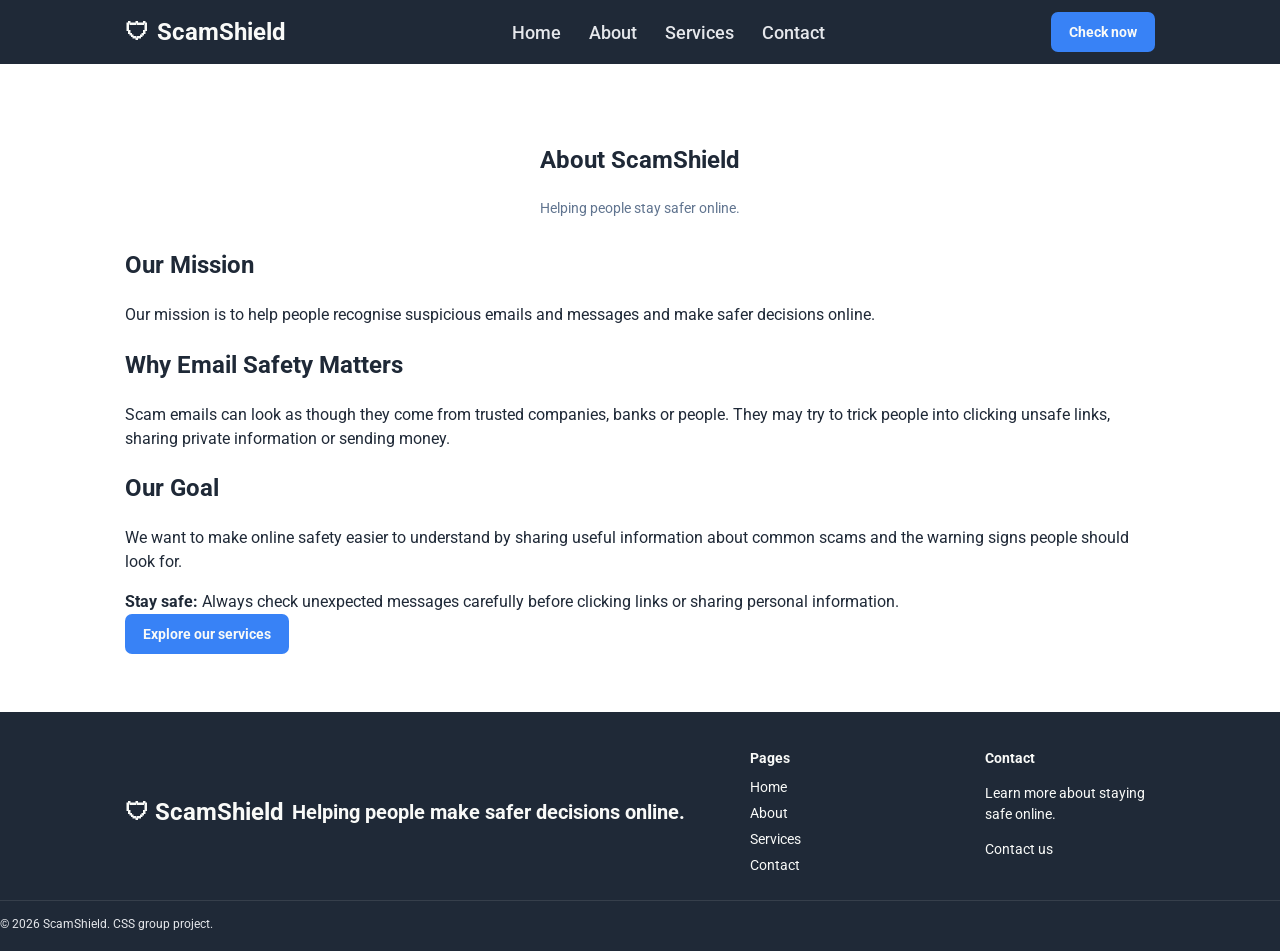
==== about.html @ 55f097bb "Add About, Services and Contact pages" ====
<!DOCTYPE html>
<html lang="en">
<head>
  <meta charset="UTF-8">
  <meta name="viewport" content="width=device-width, initial-scale=1.0">
  <meta name="description" content="Learn about ScamShield and our mission to help people stay safe online.">
  <title>About Us | ScamShield</title>

  <link rel="preconnect" href="https://fonts.googleapis.com">
  <link rel="preconnect" href="https://fonts.gstatic.com" crossorigin>
  <link href="https://fonts.googleapis.com/css2?family=Roboto:wght@400;500;700&display=swap" rel="stylesheet">
  <link rel="stylesheet" href="styles.css">
</head>

<body>

<header class="site-header">
  <nav class="nav container" aria-label="Main navigation">
    <a class="brand" href="index.html" aria-label="ScamShield home">
      <span aria-hidden="true">🛡</span>
      <span>ScamShield</span>
    </a>

    <input class="menu-toggle" type="checkbox" id="menu-toggle" aria-label="Toggle navigation menu">
    <label class="menu-button" for="menu-toggle" aria-label="Open navigation menu">
      <span></span>
      <span></span>
      <span></span>
    </label>

    <ul class="nav-links">
      <li><a href="index.html">Home</a></li>
      <li><a href="about.html" aria-current="page">About</a></li>
      <li><a href="services.html">Services</a></li>
      <li><a href="contact.html">Contact</a></li>
    </ul>

    <a class="button button-primary nav-cta" href="index.html#checker">Check now</a>
  </nav>
</header>

<main>
  <section class="section">
    <div class="container">
      <div class="section-heading">
        <h1>About ScamShield</h1>
        <p>Helping people stay safer online.</p>
      </div>

      <div class="content-narrow">
        <h2>Our Mission</h2>
        <p>
          Our mission is to help people recognise suspicious emails
          and messages and make safer decisions online.
        </p>

        <h2>Why Email Safety Matters</h2>
        <p>
          Scam emails can look as though they come from trusted
          companies, banks or people. They may try to trick people
          into clicking unsafe links, sharing private information
          or sending money.
        </p>

        <h2>Our Goal</h2>
        <p>
          We want to make online safety easier to understand by
          sharing useful information about common scams and the
          warning signs people should look for.
        </p>

        <div class="notice">
          <strong>Stay safe:</strong>
          Always check unexpected messages carefully before clicking
          links or sharing personal information.
        </div>

        <div class="center-button">
          <a class="button button-primary" href="services.html">Explore our services</a>
        </div>
      </div>
    </div>
  </section>
</main>

<footer class="site-footer">
  <div class="container footer-main">
    <div class="footer-brand">
      <a class="brand" href="index.html">🛡 ScamShield</a>
      <p>Helping people make safer decisions online.</p>
    </div>

    <div class="footer-column">
      <h2>Pages</h2>
      <ul>
        <li><a href="index.html">Home</a></li>
        <li><a href="about.html">About</a></li>
        <li><a href="services.html">Services</a></li>
        <li><a href="contact.html">Contact</a></li>
      </ul>
    </div>

    <div class="footer-column">
      <h2>Contact</h2>
      <p>Learn more about staying safe online.</p>
      <a href="contact.html">Contact us</a>
    </div>
  </div>

  <p class="copyright">© 2026 ScamShield. CSS group project.</p>
</footer>

</body>
</html>
---- styles.css ----
:root {
  --navy: #1f2937;
  --navy-deep: #1f2937;
  --teal: #3882f6;
  --teal-dark: #3882f6;
  --text: #1f2937;
  --muted: #60748f;
  --pale: #e5e7eb;
  --white: #f9faf8;
  --risk-bg: #ffebe4;
  --risk-text: #b83b17;
  --container-width: 1030px;
  --font-hero: 48px;
  --font-section-heading: 36px;
  --font-secondary: 18px;
  --font-logo: 24px;
}

* {
  box-sizing: border-box;
}

html {
  scroll-behavior: smooth;
}

body {
  margin: 0;
  font-family: "Roboto", sans-serif;
  color: var(--text);
  line-height: 1.5;
}

a {
  color: inherit;
  text-decoration: none;
}

button,
input {
  font: inherit;
}

button,
a,
input {
  -webkit-tap-highlight-color: transparent;
}

.container {
  width: min(var(--container-width), calc(100% - 48px));
  margin-inline: auto;
}

.site-header,
.site-footer {
  color: var(--white);
  background: var(--navy);
}

.nav {
  position: relative;
  min-height: 64px;
  display: flex;
  align-items: center;
  justify-content: space-between;
  gap: 24px;
}

.brand,
.footer-brand {
  display: inline-flex;
  align-items: center;
  gap: 8px;
  font-size: var(--font-logo);
  font-weight: 700;
  white-space: nowrap;
}

.brand-icon {
  width: 18px;
  height: 22px;
  fill: none;
  stroke: var(--teal);
  stroke-linecap: round;
  stroke-linejoin: round;
  stroke-width: 1.8;
}

.menu-toggle,
.menu-button {
  display: none;
}

.nav-links {
  display: flex;
  align-items: center;
  gap: 28px;
  margin: 0;
  padding: 0;
  color: var(--pale);
  list-style: none;
  font-size: var(--font-secondary);
  font-weight: 500;
}

.nav-links a,
.footer-column a {
  transition: color 160ms ease;
}

.nav-links a:hover,
.footer-column a:hover {
  color: var(--teal);
}

.button {
  display: inline-flex;
  min-height: 40px;
  align-items: center;
  justify-content: center;
  padding: 9px 18px;
  border: 0;
  border-radius: 7px;
  font-size: 14px;
  font-weight: 700;
  cursor: pointer;
  white-space: nowrap;
  transition: background-color 160ms ease, transform 160ms ease;
}

.button:hover {
  transform: translateY(-1px);
}

.button-primary {
  color: var(--white);
  background: var(--teal);
}

.button-primary:hover {
  background: #2f74df;
}

.hero {
  display: flex;
  align-items: center;
  justify-content: space-between;
  gap: 64px;
  padding-block: 36px 52px;
}

.hero-copy {
  flex: 1 1 0;
  min-width: 0;
  max-width: 560px;
}

.hero-eyebrow {
  display: table;
  margin: 0 0 12px;
  padding: 3px 11px;
  border-radius: 999px;
  color: var(--teal);
  background: #1a466b;
  font-size: 12px;
  font-weight: 500;
}

.hero-title {
  margin: 0 0 14px;
  color: var(--white);
  font-size: clamp(36px, 4vw, var(--font-hero));
  font-weight: 800;
  line-height: 1.08;
}

.hero-subtitle {
  max-width: 520px;
  margin: 0 0 20px;
  color: var(--pale);
  font-size: var(--font-secondary);
}

.checker-form {
  display: flex;
  max-width: 520px;
  min-height: 48px;
  align-items: center;
  gap: 8px;
  padding: 5px;
  border-radius: 8px;
  background: var(--white);
}

.checker-form input {
  flex: 1;
  width: 0;
  min-width: 0;
  padding: 9px 10px;
  border: 0;
  border-radius: 5px;
  color: var(--text);
  background: transparent;
  font-size: 14px;
}

.checker-form input:focus-visible {
  outline: 2px solid var(--teal-dark);
  outline-offset: -2px;
}

.checker-form .button {
  min-height: 38px;
  padding-inline: 18px;
}

.privacy-note {
  margin: 8px 0 0;
  color: var(--pale);
  font-size: 12px;
}

.result-card {
  flex: 0 1 390px;
  min-width: 0;
  padding: 22px 24px;
  border-radius: 12px;
  color: var(--navy);
  background: var(--white);
  box-shadow: 0 14px 34px rgb(4 21 40 / 14%);
}

.result-heading {
  display: flex;
  align-items: center;
  gap: 9px;
  margin-bottom: 12px;
  color: var(--muted);
  font-size: 14px;
  font-weight: 500;
}

.result-shield {
  display: block;
  width: 28px;
  height: 28px;
  object-fit: contain;
}

.sample-message {
  margin: 0 0 12px;
  padding: 12px;
  border-radius: 7px;
  background: var(--pale);
  font-size: 15px;
  line-height: 1.45;
}

.risk-label {
  display: table;
  margin: 0 0 12px;
  padding: 5px 12px;
  border-radius: 6px;
  color: var(--risk-text);
  background: var(--risk-bg);
  font-size: 14px;
  font-weight: 700;
}

.risk-signals {
  display: flex;
  flex-direction: column;
  gap: 5px;
  margin: 0;
  padding: 0;
  list-style: none;
  font-size: 14px;
}

.section {
  padding-block: 58px;
}

.section-heading {
  margin-bottom: 28px;
  text-align: center;
}

.section-heading h2,
.trust-section h2 {
  margin: 0;
  color: var(--navy);
  font-size: var(--font-section-heading);
  font-weight: 800;
  line-height: 1.25;
}

.section-heading p {
  margin: 9px 0 0;
  color: var(--muted);
  font-size: 14px;
}

.steps-list,
.scam-list {
  display: flex;
  gap: 20px;
  margin: 0;
  padding: 0;
  list-style: none;
}

.step-card {
  flex: 1 1 0;
  min-width: 0;
  padding: 22px;
  border-radius: 12px;
  background: var(--pale);
}

.step-icon,
.scam-icon {
  display: flex;
  width: 42px;
  height: 42px;
  align-items: center;
  justify-content: center;
  margin-bottom: 12px;
  border-radius: 10px;
}

.step-icon {
  color: var(--white);
  background: var(--navy);
}

.step-icon svg,
.scam-icon svg {
  width: 20px;
  height: 20px;
  fill: none;
  stroke: currentColor;
  stroke-linecap: round;
  stroke-linejoin: round;
  stroke-width: 1.8;
}

.step-card h3,
.scam-card h3 {
  margin: 0 0 6px;
  color: var(--navy);
  font-size: 16px;
  font-weight: 700;
}

.step-card p,
.scam-card p {
  margin: 0;
  color: var(--muted);
  font-size: 14px;
  line-height: 1.5;
}

.scams-section {
  background: var(--pale);
}

.scam-list {
  gap: 18px;
}

.scam-card {
  flex: 1 1 0;
  min-width: 0;
  padding: 20px;
  border-radius: 12px;
  background: var(--white);
}

.scam-image {
  display: block;
  width: 100%;
  height: 112px;
  margin-bottom: 16px;
  border-radius: 8px;
  background: var(--pale);
  object-fit: contain;
}

.scam-icon {
  color: var(--risk-text);
  background: var(--risk-bg);
}

.trust-section {
  text-align: center;
}

.trust-section h2 {
  margin-bottom: 28px;
}

.trust-stats {
  display: flex;
  justify-content: space-around;
  gap: 24px;
  margin: 0;
}

.trust-stats div {
  flex: 1 1 0;
}

.trust-stats dt {
  color: var(--teal-dark);
  font-size: clamp(30px, 4vw, 40px);
  font-weight: 800;
  line-height: 1.1;
}

.trust-stats dd {
  margin: 4px 0 0;
  color: var(--muted);
  font-size: 13px;
}

.cta-section {
  padding-block: 48px;
  color: var(--white);
  background: var(--teal-dark);
  text-align: center;
}

.cta-content h2 {
  margin: 0;
  font-size: var(--font-section-heading);
  font-weight: 800;
}

.cta-content p {
  margin: 8px 0 18px;
  font-size: 15px;
}

.button-dark {
  color: var(--white);
  background: var(--navy-deep);
}

.button-dark:hover {
  background: #193d63;
}

.site-footer {
  padding-block: 36px 18px;
}

.footer-main {
  display: flex;
  justify-content: space-between;
  gap: 40px;
  padding-bottom: 24px;
}

.footer-about {
  flex: 1 1 50%;
}

.footer-brand {
  font-size: 20px;
}

.footer-about p {
  margin: 8px 0 0;
  color: var(--pale);
  font-size: 14px;
}

.footer-column {
  flex: 0 1 170px;
  font-size: 14px;
}

.footer-column h2 {
  margin: 0 0 8px;
  font-size: 14px;
  font-weight: 700;
}

.footer-column ul {
  display: flex;
  flex-direction: column;
  gap: 5px;
  margin: 0;
  padding: 0;
  list-style: none;
}

.footer-column address {
  display: flex;
  flex-direction: column;
  gap: 7px;
  font-style: normal;
}

.copyright {
  margin: 0;
  padding-top: 14px;
  border-top: 1px solid rgb(255 255 255 / 10%);
  color: var(--pale);
  font-size: 12px;
}

.visually-hidden {
  position: absolute;
  width: 1px;
  height: 1px;
  padding: 0;
  margin: -1px;
  overflow: hidden;
  clip: rect(0, 0, 0, 0);
  white-space: nowrap;
  border: 0;
}

@media (max-width: 900px) {
  .nav {
    gap: 16px;
  }

  .brand {
    font-size: 18px;
  }

  .nav-links {
    gap: 16px;
  }

  .hero {
    gap: 32px;
  }

  .result-card {
    flex-basis: 340px;
  }

  .steps-list,
  .scam-list {
    gap: 14px;
  }

  .step-card,
  .scam-card {
    padding: 18px;
  }

  .scam-image {
    height: 100px;
  }
}

@media (max-width: 700px) {
  .container {
    width: min(var(--container-width), calc(100% - 40px));
  }

  .nav {
    min-height: 64px;
    flex-wrap: wrap;
    gap: 0 16px;
    padding-block: 10px;
  }

  .brand {
    font-size: 20px;
  }

  .menu-toggle {
    position: absolute;
    width: 1px;
    height: 1px;
    padding: 0;
    margin: -1px;
    overflow: hidden;
    clip: rect(0, 0, 0, 0);
    white-space: nowrap;
    border: 0;
  }

  .menu-button {
    display: flex;
    width: 42px;
    height: 42px;
    flex-direction: column;
    align-items: center;
    justify-content: center;
    gap: 5px;
    margin-left: auto;
    border: 1px solid rgb(255 255 255 / 50%);
    border-radius: 7px;
    cursor: pointer;
  }

  .menu-button span {
    width: 19px;
    height: 2px;
    background: var(--white);
  }

  .menu-toggle:focus-visible + .menu-button {
    outline: 3px solid var(--teal);
    outline-offset: 3px;
  }

  .nav-links,
  .nav-cta {
    display: none;
    flex-basis: 100%;
  }

  .nav-links {
    flex-direction: column;
    align-items: stretch;
    gap: 0;
    padding-top: 8px;
    font-size: var(--font-secondary);
  }

  .nav-links a {
    display: block;
    padding-block: 9px;
  }

  .nav-cta {
    width: fit-content;
    margin-block: 8px 4px;
  }

  .menu-toggle:checked ~ .nav-links,
  .menu-toggle:checked ~ .nav-cta {
    display: flex;
  }

  .hero {
    flex-direction: column;
    align-items: stretch;
    gap: 28px;
    padding-block: 24px 36px;
  }

  .hero-title {
    max-width: 450px;
    font-size: clamp(36px, 10vw, 48px);
  }

  .hero-subtitle {
    font-size: var(--font-secondary);
  }

  .result-card {
    flex: initial;
    width: 100%;
    padding: 18px;
  }

  .section {
    padding-block: 44px;
  }

  .section-heading {
    margin-bottom: 24px;
  }

  .section-heading h2,
  .trust-section h2,
  .cta-content h2 {
    font-size: var(--font-section-heading);
  }

  .steps-list,
  .scam-list {
    flex-direction: column;
    gap: 12px;
  }

  .step-card,
  .scam-card {
    padding: 18px;
  }

  .scam-image {
    height: auto;
    max-height: 200px;
    aspect-ratio: 1.5;
  }

  .step-card p,
  .scam-card p {
    max-width: 420px;
  }

  .trust-stats {
    flex-wrap: wrap;
    gap: 24px 12px;
  }

  .trust-stats div {
    flex-basis: calc(50% - 12px);
  }

  .trust-stats div:last-child {
    flex-basis: 100%;
  }

  .cta-section {
    padding-block: 40px;
  }

  .footer-main {
    flex-wrap: wrap;
    gap: 28px 24px;
  }

  .footer-about {
    flex-basis: 100%;
  }

  .footer-column {
    flex: 1 1 120px;
  }
}

@media (prefers-reduced-motion: reduce) {
  html {
    scroll-behavior: auto;
  }

  *,
  *::before,
  *::after {
    transition-duration: 0.01ms !important;
  }
}
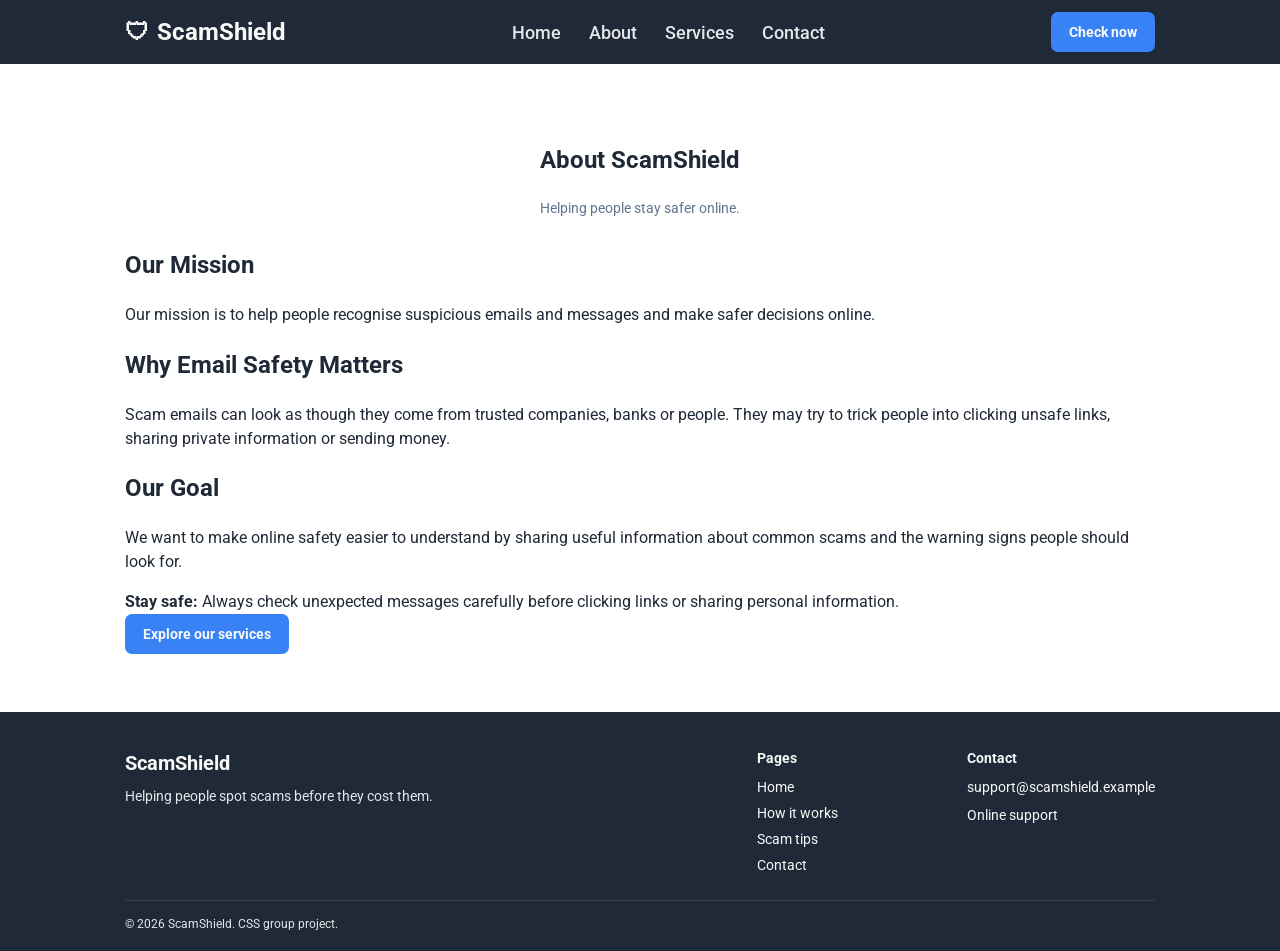
==== commit 87eb8499: "Aligned navbar and footer across main pages Align navbar and footer styling on about, services, and " ====
--- a/about.html
+++ b/about.html
@@ -1,114 +1,129 @@
-<!DOCTYPE html>
+<!doctype html>
 <html lang="en">
-<head>
-  <meta charset="UTF-8">
-  <meta name="viewport" content="width=device-width, initial-scale=1.0">
-  <meta name="description" content="Learn about ScamShield and our mission to help people stay safe online.">
-  <title>About Us | ScamShield</title>
+  <head>
+    <meta charset="UTF-8" />
+    <meta name="viewport" content="width=device-width, initial-scale=1.0" />
+    <meta
+      name="description"
+      content="Learn about ScamShield and our mission to help people stay safe online."
+    />
+    <title>About Us | ScamShield</title>
 
-  <link rel="preconnect" href="https://fonts.googleapis.com">
-  <link rel="preconnect" href="https://fonts.gstatic.com" crossorigin>
-  <link href="https://fonts.googleapis.com/css2?family=Roboto:wght@400;500;700&display=swap" rel="stylesheet">
-  <link rel="stylesheet" href="styles.css">
-</head>
+    <link rel="preconnect" href="https://fonts.googleapis.com" />
+    <link rel="preconnect" href="https://fonts.gstatic.com" crossorigin />
+    <link
+      href="https://fonts.googleapis.com/css2?family=Roboto:wght@400;500;700&display=swap"
+      rel="stylesheet"
+    />
+    <link rel="stylesheet" href="styles.css" />
+  </head>
 
-<body>
+  <body>
+    <header class="site-header">
+      <nav class="nav container" aria-label="Main navigation">
+        <a class="brand" href="index.html" aria-label="ScamShield home">
+          <span aria-hidden="true">🛡</span>
+          <span>ScamShield</span>
+        </a>
 
-<header class="site-header">
-  <nav class="nav container" aria-label="Main navigation">
-    <a class="brand" href="index.html" aria-label="ScamShield home">
-      <span aria-hidden="true">🛡</span>
-      <span>ScamShield</span>
-    </a>
+        <input
+          class="menu-toggle"
+          type="checkbox"
+          id="menu-toggle"
+          aria-label="Toggle navigation menu"
+        />
+        <label class="menu-button" for="menu-toggle">
+          <span></span>
+          <span></span>
+          <span></span>
+        </label>
 
-    <input class="menu-toggle" type="checkbox" id="menu-toggle" aria-label="Toggle navigation menu">
-    <label class="menu-button" for="menu-toggle" aria-label="Open navigation menu">
-      <span></span>
-      <span></span>
-      <span></span>
-    </label>
+        <ul class="nav-links">
+          <li><a href="index.html">Home</a></li>
+          <li><a href="about.html" aria-current="page">About</a></li>
+          <li><a href="services.html">Services</a></li>
+          <li><a href="contact.html">Contact</a></li>
+        </ul>
 
-    <ul class="nav-links">
-      <li><a href="index.html">Home</a></li>
-      <li><a href="about.html" aria-current="page">About</a></li>
-      <li><a href="services.html">Services</a></li>
-      <li><a href="contact.html">Contact</a></li>
-    </ul>
+        <a class="button button-primary nav-cta" href="index.html#checker"
+          >Check now</a
+        >
+      </nav>
+    </header>
 
-    <a class="button button-primary nav-cta" href="index.html#checker">Check now</a>
-  </nav>
-</header>
+    <main>
+      <section class="section">
+        <div class="container">
+          <div class="section-heading">
+            <h1>About ScamShield</h1>
+            <p>Helping people stay safer online.</p>
+          </div>
 
-<main>
-  <section class="section">
-    <div class="container">
-      <div class="section-heading">
-        <h1>About ScamShield</h1>
-        <p>Helping people stay safer online.</p>
+          <div class="content-narrow">
+            <h2>Our Mission</h2>
+            <p>
+              Our mission is to help people recognise suspicious emails and
+              messages and make safer decisions online.
+            </p>
+
+            <h2>Why Email Safety Matters</h2>
+            <p>
+              Scam emails can look as though they come from trusted companies,
+              banks or people. They may try to trick people into clicking unsafe
+              links, sharing private information or sending money.
+            </p>
+
+            <h2>Our Goal</h2>
+            <p>
+              We want to make online safety easier to understand by sharing
+              useful information about common scams and the warning signs people
+              should look for.
+            </p>
+
+            <div class="notice">
+              <strong>Stay safe:</strong>
+              Always check unexpected messages carefully before clicking links
+              or sharing personal information.
+            </div>
+
+            <div class="center-button">
+              <a class="button button-primary" href="services.html"
+                >Explore our services</a
+              >
+            </div>
+          </div>
+        </div>
+      </section>
+    </main>
+
+    <footer class="site-footer" id="contact">
+      <div class="container">
+        <div class="footer-main">
+          <div class="footer-about">
+            <a class="footer-brand" href="index.html">ScamShield</a>
+            <p>Helping people spot scams before they cost them.</p>
+          </div>
+          <div class="footer-column">
+            <h2>Pages</h2>
+            <ul>
+              <li><a href="index.html">Home</a></li>
+              <li><a href="about.html">How it works</a></li>
+              <li><a href="services.html">Scam tips</a></li>
+              <li><a href="contact.html">Contact</a></li>
+            </ul>
+          </div>
+          <div class="footer-column">
+            <h2>Contact</h2>
+            <address>
+              <a href="mailto:support@scamshield.example">
+                support@scamshield.example
+              </a>
+              <span>Online support</span>
+            </address>
+          </div>
+        </div>
+        <p class="copyright">© 2026 ScamShield. CSS group project.</p>
       </div>
-
-      <div class="content-narrow">
-        <h2>Our Mission</h2>
-        <p>
-          Our mission is to help people recognise suspicious emails
-          and messages and make safer decisions online.
-        </p>
-
-        <h2>Why Email Safety Matters</h2>
-        <p>
-          Scam emails can look as though they come from trusted
-          companies, banks or people. They may try to trick people
-          into clicking unsafe links, sharing private information
-          or sending money.
-        </p>
-
-        <h2>Our Goal</h2>
-        <p>
-          We want to make online safety easier to understand by
-          sharing useful information about common scams and the
-          warning signs people should look for.
-        </p>
-
-        <div class="notice">
-          <strong>Stay safe:</strong>
-          Always check unexpected messages carefully before clicking
-          links or sharing personal information.
-        </div>
-
-        <div class="center-button">
-          <a class="button button-primary" href="services.html">Explore our services</a>
-        </div>
-      </div>
-    </div>
-  </section>
-</main>
-
-<footer class="site-footer">
-  <div class="container footer-main">
-    <div class="footer-brand">
-      <a class="brand" href="index.html">🛡 ScamShield</a>
-      <p>Helping people make safer decisions online.</p>
-    </div>
-
-    <div class="footer-column">
-      <h2>Pages</h2>
-      <ul>
-        <li><a href="index.html">Home</a></li>
-        <li><a href="about.html">About</a></li>
-        <li><a href="services.html">Services</a></li>
-        <li><a href="contact.html">Contact</a></li>
-      </ul>
-    </div>
-
-    <div class="footer-column">
-      <h2>Contact</h2>
-      <p>Learn more about staying safe online.</p>
-      <a href="contact.html">Contact us</a>
-    </div>
-  </div>
-
-  <p class="copyright">© 2026 ScamShield. CSS group project.</p>
-</footer>
-
-</body>
+    </footer>
+  </body>
 </html>
--- a/styles.css
+++ b/styles.css
@@ -742,3 +742,83 @@
     transition-duration: 0.01ms !important;
   }
 }
+
+
+.service-list {
+  display: flex;
+  flex-wrap: wrap;
+  gap: 20px;
+}
+
+.service-card {
+  flex: 1 1 250px;
+  min-width: 0;
+  padding: 22px;
+  border-radius: 12px;
+  background: var(--pale);
+}
+
+.service-card h2 {
+  color: var(--navy);
+  margin-top: 0;
+}
+
+
+
+.contact-form {
+  display: flex;
+  flex-direction: column;
+  gap: 12px;
+  width: 100%;
+  max-width: 600px;
+  margin: 0 auto 24px;
+}
+
+.contact-form label {
+  font-weight: bold;
+}
+
+.contact-form input,
+.contact-form textarea {
+  box-sizing: border-box;
+  width: 100%;
+  padding: 12px;
+  border: 1px solid #cbd5e1;
+  border-radius: 7px;
+  font: inherit;
+}
+
+.contact-form textarea {
+  resize: vertical;
+}
+
+.contact-form input:focus-visible,
+.contact-form textarea:focus-visible {
+  outline: 2px solid var(--teal);
+  outline-offset: 2px;
+}
+
+.contact-form button {
+  padding: 12px 18px;
+  border: none;
+  border-radius: 7px;
+  background: var(--teal);
+  color: white;
+  font: inherit;
+  cursor: pointer;
+}
+
+
+@media (max-width: 700px) {
+  .service-list {
+    flex-direction: column;
+  }
+
+  .service-card {
+    flex-basis: auto;
+  }
+
+  .contact-form button {
+    width: 100%;
+  }
+}
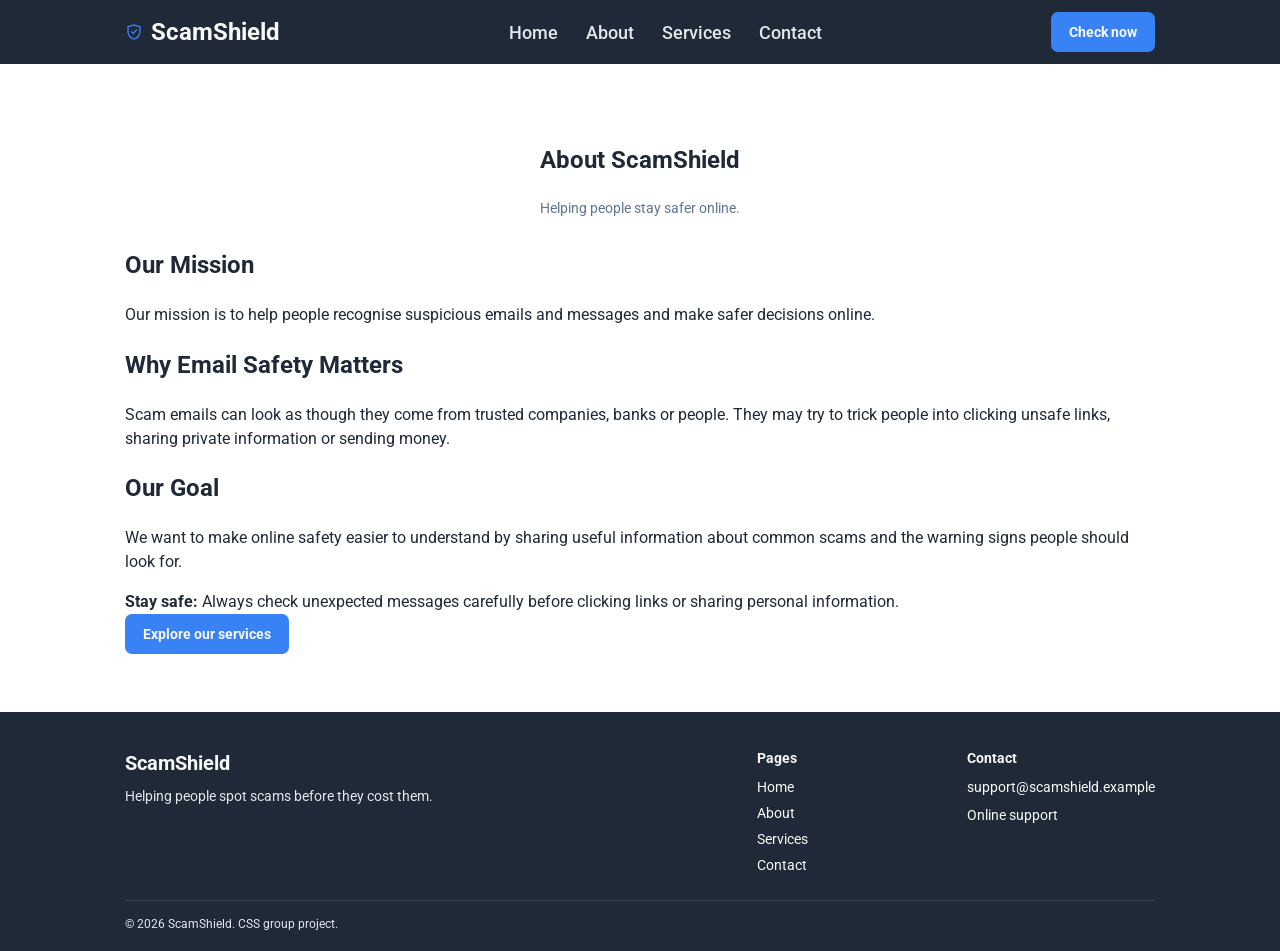
==== commit 50aa43e1: "Standardize navigation and footer across pages" ====
--- a/about.html
+++ b/about.html
@@ -20,35 +20,42 @@
 
   <body>
     <header class="site-header">
-      <nav class="nav container" aria-label="Main navigation">
-        <a class="brand" href="index.html" aria-label="ScamShield home">
-          <span aria-hidden="true">🛡</span>
-          <span>ScamShield</span>
-        </a>
+      
+<nav class="nav container" aria-label="Main navigation">
+  <a class="brand" href="index.html" aria-label="ScamShield home">
+    <svg class="brand-icon" viewBox="0 0 24 24" aria-hidden="true">
+      <path
+        d="M12 2.5 20 5v6.2c0 5.1-3.1 8.4-8 10.3-4.9-1.9-8-5.2-8-10.3V5l8-2.5Z"
+      />
+      <path d="m8.7 11.8 2.2 2.2 4.5-4.7" />
+    </svg>
+    <span>ScamShield</span>
+  </a>
 
-        <input
-          class="menu-toggle"
-          type="checkbox"
-          id="menu-toggle"
-          aria-label="Toggle navigation menu"
-        />
-        <label class="menu-button" for="menu-toggle">
-          <span></span>
-          <span></span>
-          <span></span>
-        </label>
+  <input
+    class="menu-toggle"
+    type="checkbox"
+    id="menu-toggle"
+    aria-label="Toggle navigation menu"
+  />
+  <label class="menu-button" for="menu-toggle">
+    <span></span>
+    <span></span>
+    <span></span>
+  </label>
 
-        <ul class="nav-links">
-          <li><a href="index.html">Home</a></li>
-          <li><a href="about.html" aria-current="page">About</a></li>
-          <li><a href="services.html">Services</a></li>
-          <li><a href="contact.html">Contact</a></li>
-        </ul>
+  <ul class="nav-links">
+    <li><a href="index.html">Home</a></li>
+    <li><a href="about.html" aria-current="page">About</a></li>
+    <li><a href="services.html">Services</a></li>
+    <li><a href="contact.html">Contact</a></li>
+  </ul>
 
-        <a class="button button-primary nav-cta" href="index.html#checker"
-          >Check now</a
-        >
-      </nav>
+  <a class="button button-primary nav-cta" href="index.html#checker">
+    Check now
+  </a>
+</nav>
+
     </header>
 
     <main>
@@ -96,6 +103,7 @@
       </section>
     </main>
 
+    
     <footer class="site-footer" id="contact">
       <div class="container">
         <div class="footer-main">
@@ -103,15 +111,17 @@
             <a class="footer-brand" href="index.html">ScamShield</a>
             <p>Helping people spot scams before they cost them.</p>
           </div>
+
           <div class="footer-column">
             <h2>Pages</h2>
             <ul>
               <li><a href="index.html">Home</a></li>
-              <li><a href="about.html">How it works</a></li>
-              <li><a href="services.html">Scam tips</a></li>
+              <li><a href="about.html">About</a></li>
+              <li><a href="services.html">Services</a></li>
               <li><a href="contact.html">Contact</a></li>
             </ul>
           </div>
+
           <div class="footer-column">
             <h2>Contact</h2>
             <address>
@@ -122,8 +132,10 @@
             </address>
           </div>
         </div>
+
         <p class="copyright">© 2026 ScamShield. CSS group project.</p>
       </div>
     </footer>
+
   </body>
 </html>
